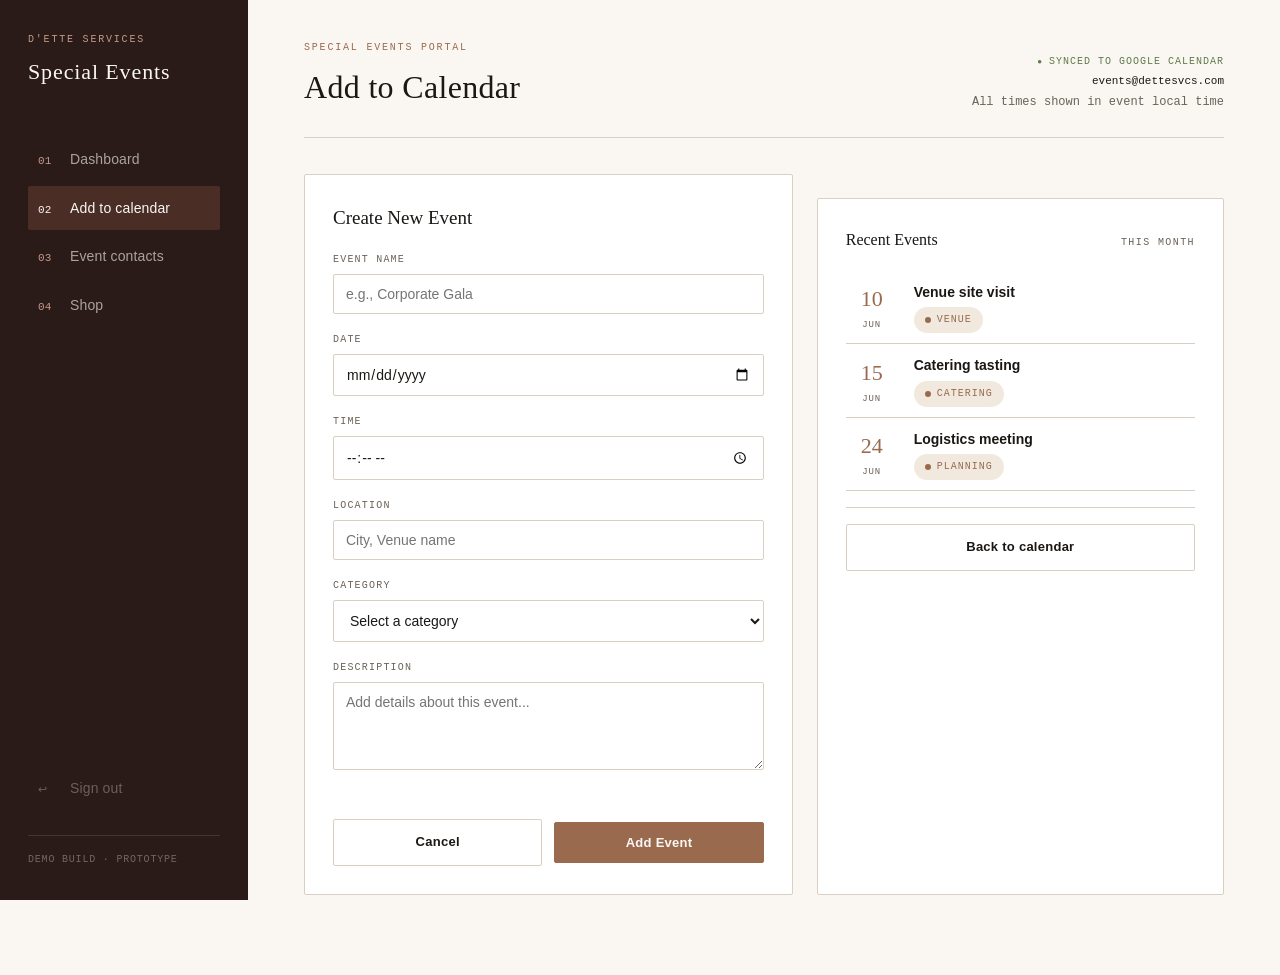
==== add-event.html @ 4ae94637 "Create special events portal with dashboard and supporting pages" ====
<!DOCTYPE html>
<html lang="en">
<head>
<meta charset="UTF-8">
<meta name="viewport" content="width=device-width, initial-scale=1.0">
<title>Add Event — Special Events Portal — D'Ette Services</title>
<link rel="stylesheet" href="css/style.css">
<style>
  .sidebar { background: #2A1A18; }
  .sidebar__brand .wordmark { font-size: 22px; }
  .sidebar__brand .eyebrow { color: #C49A8A; }
  .sidebar__nav a .num { color: #C49A8A; }
  .sidebar__nav a.active { background: rgba(168,105,79,0.25); }
</style>
</head>
<body data-page="add-event.html">

<div class="app">
  <aside class="sidebar" id="sidebar-mount"></aside>

  <main class="main">

    <div class="topbar">
      <div class="topbar__title">
        <span class="eyebrow">Special Events Portal</span>
        <h1>Add to Calendar</h1>
      </div>
      <div class="topbar__meta">
        <span class="sync-badge">Synced to Google Calendar</span><br>
        <strong>events@dettesvcs.com</strong><br>
        <span class="small muted">All times shown in event local time</span>
      </div>
    </div>

    <div class="grid-2" style="grid-template-columns: 1.2fr 1fr;">
      <div class="panel">
        <div class="panel__head">
          <h2>Create New Event</h2>
        </div>

        <form onsubmit="event.preventDefault(); showToast('Event added to calendar'); setTimeout(() => { document.querySelectorAll('input, select, textarea').forEach(el => el.value = ''); }, 500); return false;">
          <label for="event-name">Event Name</label>
          <input type="text" id="event-name" placeholder="e.g., Corporate Gala" required>

          <label for="event-date">Date</label>
          <input type="date" id="event-date" required>

          <label for="event-time">Time</label>
          <input type="time" id="event-time" required>

          <label for="event-location">Location</label>
          <input type="text" id="event-location" placeholder="City, Venue name" required>

          <label for="event-category">Category</label>
          <select id="event-category" required>
            <option value="">Select a category</option>
            <option value="venue">Venue</option>
            <option value="catering">Catering</option>
            <option value="planning">Planning</option>
            <option value="coordination">Coordination</option>
            <option value="other">Other</option>
          </select>

          <label for="event-description">Description</label>
          <textarea id="event-description" placeholder="Add details about this event..." rows="4"></textarea>

          <div class="flex-between" style="gap: 12px; margin-top: 24px;">
            <a href="dashboard.html" class="btn btn--ghost" style="flex:1;">Cancel</a>
            <button type="submit" class="btn btn--accent" style="flex:1;">Add Event</button>
          </div>
        </form>
      </div>

      <div class="panel">
        <div class="panel__head">
          <h2 style="font-size:16px;">Recent Events</h2>
          <span class="tag">This month</span>
        </div>

        <div class="event-row" style="padding: 10px 0;">
          <div class="event-row__date">10<span>JUN</span></div>
          <div class="event-row__body">
            <h3>Venue site visit</h3>
            <p><span class="chip chip--special">Venue</span></p>
          </div>
        </div>

        <div class="event-row" style="padding: 10px 0;">
          <div class="event-row__date">15<span>JUN</span></div>
          <div class="event-row__body">
            <h3>Catering tasting</h3>
            <p><span class="chip chip--special">Catering</span></p>
          </div>
        </div>

        <div class="event-row" style="padding: 10px 0;">
          <div class="event-row__date">24<span>JUN</span></div>
          <div class="event-row__body">
            <h3>Logistics meeting</h3>
            <p><span class="chip chip--special">Planning</span></p>
          </div>
        </div>

        <hr class="hr" style="margin: 16px 0;">
        <a href="dashboard.html" class="btn btn--ghost" style="width:100%;">Back to calendar</a>
      </div>
    </div>

  </main>
</div>

<script src="js/app.js"></script>

</body>
</html>
---- css/style.css ----
/* ============================================================
   DETTE SERVICES — PORTAL DEMO
   Brand tokens + shared layout shell
   ============================================================ */

@font-face {
  font-family: "Gloock";
  src: url("../assets/fonts/Gloock-Regular.ttf") format("truetype");
  font-weight: 400;
  font-display: swap;
}
@font-face {
  font-family: "Italiana";
  src: url("../assets/fonts/Italiana-Regular.ttf") format("truetype");
  font-weight: 400;
  font-display: swap;
}
@font-face {
  font-family: "Instrument Sans";
  src: url("../assets/fonts/InstrumentSans-Regular.ttf") format("truetype");
  font-weight: 400;
  font-display: swap;
}
@font-face {
  font-family: "Instrument Sans";
  src: url("../assets/fonts/InstrumentSans-Bold.ttf") format("truetype");
  font-weight: 700;
  font-display: swap;
}
@font-face {
  font-family: "Instrument Sans";
  src: url("../assets/fonts/InstrumentSans-Italic.ttf") format("truetype");
  font-weight: 400;
  font-style: italic;
  font-display: swap;
}
@font-face {
  font-family: "Geist Mono";
  src: url("../assets/fonts/GeistMono-Regular.ttf") format("truetype");
  font-weight: 400;
  font-display: swap;
}

:root {
  /* ---- Palette ---- */
  --ink:        #1A1714;
  --ivory:      #FAF7F2;
  --accent:     #9A6A4F;   /* warm terracotta-taupe */
  --accent-soft:#F1E9DE;   /* tint panels */
  --hairline:   #D9CFC2;
  --mute:       #6B6258;
  --paper:      #FFFFFF;
  --rose:       #F3E7E2;   /* wedding category */
  --sage:       #E8ECE3;   /* real estate category */
  --sand:       #F1E9DE;   /* special event category */

  /* ---- Type ---- */
  --font-display: "Gloock", Georgia, serif;
  --font-accent:  "Italiana", Georgia, serif;
  --font-body:    "Instrument Sans", -apple-system, sans-serif;
  --font-mono:    "Geist Mono", "Courier New", monospace;

  /* ---- Spacing / layout ---- */
  --sidebar-w: 248px;
  --radius: 2px;
  --gap: 24px;
}

* { box-sizing: border-box; }

html, body {
  margin: 0;
  padding: 0;
  background: var(--ivory);
  color: var(--ink);
  font-family: var(--font-body);
  font-size: 15px;
  line-height: 1.6;
  -webkit-font-smoothing: antialiased;
}

a { color: inherit; text-decoration: none; }

/* ============================================================
   APP SHELL
   ============================================================ */

.app {
  display: flex;
  min-height: 100vh;
}

/* ---- Sidebar ---- */

.sidebar {
  width: var(--sidebar-w);
  flex-shrink: 0;
  background: var(--ink);
  color: var(--ivory);
  display: flex;
  flex-direction: column;
  padding: 32px 28px;
  position: sticky;
  top: 0;
  height: 100vh;
}

.sidebar__brand {
  margin-bottom: 48px;
}

.sidebar__brand .eyebrow {
  font-family: var(--font-mono);
  font-size: 10px;
  letter-spacing: 0.18em;
  color: var(--accent);
  text-transform: uppercase;
  display: block;
  margin-bottom: 6px;
}

.sidebar__brand .wordmark {
  font-family: var(--font-accent);
  font-size: 28px;
  letter-spacing: 0.04em;
  color: var(--ivory);
}

.sidebar__nav {
  display: flex;
  flex-direction: column;
  gap: 4px;
  flex: 1;
}

.sidebar__nav a {
  display: flex;
  align-items: baseline;
  gap: 14px;
  padding: 11px 10px;
  border-radius: var(--radius);
  color: rgba(250,247,242,0.62);
  font-size: 14px;
  letter-spacing: 0.01em;
  transition: background 0.15s ease, color 0.15s ease;
}

.sidebar__nav a .num {
  font-family: var(--font-mono);
  font-size: 11px;
  color: var(--accent);
  min-width: 18px;
}

.sidebar__nav a:hover {
  background: rgba(250,247,242,0.06);
  color: var(--ivory);
}

.sidebar__nav a.active {
  background: rgba(154,106,79,0.22);
  color: var(--ivory);
}

.sidebar__nav a.active .num {
  color: var(--ivory);
}

.sidebar__foot {
  font-family: var(--font-mono);
  font-size: 10px;
  letter-spacing: 0.08em;
  color: rgba(250,247,242,0.35);
  border-top: 1px solid rgba(250,247,242,0.12);
  padding-top: 16px;
  margin-top: 24px;
  text-transform: uppercase;
}

/* ---- Main panel ---- */

.main {
  flex: 1;
  padding: 40px 56px 80px;
  max-width: 1100px;
}

.topbar {
  display: flex;
  justify-content: space-between;
  align-items: flex-end;
  margin-bottom: 36px;
  padding-bottom: 24px;
  border-bottom: 1px solid var(--hairline);
}

.topbar__title .eyebrow {
  font-family: var(--font-mono);
  font-size: 10px;
  letter-spacing: 0.18em;
  color: var(--accent);
  text-transform: uppercase;
  display: block;
  margin-bottom: 6px;
}

.topbar__title h1 {
  font-family: var(--font-display);
  font-size: 32px;
  font-weight: 400;
  margin: 0;
  letter-spacing: 0.01em;
}

.topbar__meta {
  font-family: var(--font-mono);
  font-size: 11px;
  color: var(--mute);
  text-align: right;
  line-height: 1.8;
}

.topbar__meta strong {
  color: var(--ink);
  font-weight: 400;
}

/* ============================================================
   COMPONENTS
   ============================================================ */

/* ---- Cards / panels ---- */

.panel {
  background: var(--paper);
  border: 1px solid var(--hairline);
  border-radius: var(--radius);
  padding: 28px;
}

.panel + .panel { margin-top: var(--gap); }

.panel__head {
  display: flex;
  justify-content: space-between;
  align-items: baseline;
  margin-bottom: 18px;
}

.panel__head h2 {
  font-family: var(--font-display);
  font-size: 19px;
  font-weight: 400;
  margin: 0;
}

.panel__head .tag {
  font-family: var(--font-mono);
  font-size: 10px;
  letter-spacing: 0.14em;
  color: var(--mute);
  text-transform: uppercase;
}

/* ---- Grid layouts ---- */

.grid-2 {
  display: grid;
  grid-template-columns: 1.4fr 1fr;
  gap: var(--gap);
}

.grid-3 {
  display: grid;
  grid-template-columns: repeat(3, 1fr);
  gap: var(--gap);
}

@media (max-width: 920px) {
  .grid-2, .grid-3 { grid-template-columns: 1fr; }
}

/* ---- Category chips ---- */

.chip {
  display: inline-flex;
  align-items: center;
  gap: 6px;
  font-family: var(--font-mono);
  font-size: 10px;
  letter-spacing: 0.1em;
  text-transform: uppercase;
  padding: 4px 10px;
  border-radius: 999px;
  border: 1px solid var(--hairline);
}

.chip::before {
  content: "";
  width: 6px;
  height: 6px;
  border-radius: 50%;
  background: currentColor;
}

.chip--wedding   { background: var(--rose);  color: #A8694F; border-color: transparent; }
.chip--realestate{ background: var(--sage);  color: #5E7A4A; border-color: transparent; }
.chip--special   { background: var(--sand);  color: var(--accent); border-color: transparent; }

/* ---- Buttons ---- */

.btn {
  display: inline-flex;
  align-items: center;
  justify-content: center;
  gap: 8px;
  font-family: var(--font-body);
  font-size: 13px;
  font-weight: 700;
  letter-spacing: 0.02em;
  padding: 12px 22px;
  border-radius: var(--radius);
  border: 1px solid var(--ink);
  background: var(--ink);
  color: var(--ivory);
  cursor: pointer;
  transition: opacity 0.15s ease, transform 0.05s ease;
}

.btn:hover { opacity: 0.85; }
.btn:active { transform: translateY(1px); }

.btn--ghost {
  background: transparent;
  color: var(--ink);
  border: 1px solid var(--hairline);
}

.btn--ghost:hover {
  border-color: var(--ink);
  opacity: 1;
}

.btn--accent {
  background: var(--accent);
  border-color: var(--accent);
}

/* ---- Forms ---- */

label {
  display: block;
  font-family: var(--font-mono);
  font-size: 10px;
  letter-spacing: 0.12em;
  text-transform: uppercase;
  color: var(--mute);
  margin-bottom: 6px;
}

input[type="text"],
input[type="email"],
input[type="password"],
input[type="date"],
input[type="time"],
select,
textarea {
  width: 100%;
  font-family: var(--font-body);
  font-size: 14px;
  padding: 11px 12px;
  border: 1px solid var(--hairline);
  border-radius: var(--radius);
  background: var(--paper);
  color: var(--ink);
  margin-bottom: 18px;
}

input:focus, select:focus, textarea:focus {
  outline: 2px solid var(--accent);
  outline-offset: 1px;
  border-color: var(--accent);
}

.field-row {
  display: grid;
  grid-template-columns: 1fr 1fr;
  gap: 16px;
}

@media (max-width: 600px) {
  .field-row { grid-template-columns: 1fr; }
}

/* ---- Hairline / divider ---- */

.hr {
  border: none;
  border-top: 1px solid var(--hairline);
  margin: 24px 0;
}

/* ---- Calendar mini grid ---- */

.cal-grid {
  display: grid;
  grid-template-columns: repeat(7, 1fr);
  gap: 6px;
}

.cal-grid .dow {
  font-family: var(--font-mono);
  font-size: 9px;
  letter-spacing: 0.1em;
  color: var(--mute);
  text-align: center;
  text-transform: uppercase;
  padding-bottom: 6px;
}

.cal-grid .day {
  aspect-ratio: 1;
  border: 1px solid var(--hairline);
  border-radius: var(--radius);
  font-family: var(--font-mono);
  font-size: 11px;
  color: var(--mute);
  padding: 6px;
  position: relative;
  background: var(--paper);
}

.cal-grid .day.empty {
  border-color: transparent;
  background: transparent;
}

.cal-grid .day .dot {
  position: absolute;
  bottom: 6px;
  right: 6px;
  width: 6px;
  height: 6px;
  border-radius: 50%;
}

.cal-grid .day.today {
  border-color: var(--accent);
  color: var(--ink);
  font-weight: 700;
}

/* ---- Event list ---- */

.event-row {
  display: flex;
  align-items: center;
  gap: 16px;
  padding: 14px 0;
  border-bottom: 1px solid var(--hairline);
}

.event-row:last-child { border-bottom: none; }

.event-row__date {
  font-family: var(--font-display);
  font-size: 22px;
  width: 52px;
  text-align: center;
  flex-shrink: 0;
  color: var(--accent);
}

.event-row__date span {
  display: block;
  font-family: var(--font-mono);
  font-size: 9px;
  letter-spacing: 0.1em;
  color: var(--mute);
  margin-top: 2px;
}

.event-row__body { flex: 1; }

.event-row__body h3 {
  font-family: var(--font-body);
  font-size: 14px;
  font-weight: 700;
  margin: 0 0 4px;
}

.event-row__body p {
  margin: 0;
  font-size: 12.5px;
  color: var(--mute);
}

/* ---- Sync indicator ---- */

.sync-badge {
  display: inline-flex;
  align-items: center;
  gap: 6px;
  font-family: var(--font-mono);
  font-size: 10px;
  letter-spacing: 0.1em;
  text-transform: uppercase;
  color: #5E7A4A;
}

.sync-badge::before {
  content: "●";
  font-size: 8px;
}

/* ---- Toast (mock confirmation) ---- */

.toast {
  position: fixed;
  bottom: 28px;
  right: 28px;
  background: var(--ink);
  color: var(--ivory);
  padding: 16px 22px;
  border-radius: var(--radius);
  font-size: 13px;
  display: flex;
  align-items: center;
  gap: 12px;
  box-shadow: 0 8px 24px rgba(0,0,0,0.18);
  transform: translateY(120%);
  opacity: 0;
  transition: transform 0.35s ease, opacity 0.35s ease;
  z-index: 100;
  max-width: 340px;
}

.toast.show {
  transform: translateY(0);
  opacity: 1;
}

.toast .dot {
  width: 8px;
  height: 8px;
  border-radius: 50%;
  background: var(--accent);
  flex-shrink: 0;
}

/* ---- Address book ---- */

.contact-card {
  border: 1px solid var(--hairline);
  border-radius: var(--radius);
  padding: 18px;
  background: var(--paper);
}

.contact-card .role {
  font-family: var(--font-mono);
  font-size: 9px;
  letter-spacing: 0.14em;
  text-transform: uppercase;
  color: var(--accent);
  display: block;
  margin-bottom: 6px;
}

.contact-card h3 {
  font-family: var(--font-body);
  font-size: 15px;
  font-weight: 700;
  margin: 0 0 4px;
}

.contact-card p {
  margin: 2px 0;
  font-size: 13px;
  color: var(--mute);
}

.contact-card.editable {
  border-style: dashed;
}

/* ---- Product / merch cards ---- */

.product-card {
  border: 1px solid var(--hairline);
  border-radius: var(--radius);
  background: var(--paper);
  overflow: hidden;
}

.product-card__media {
  aspect-ratio: 4/3;
  background: var(--accent-soft);
  display: flex;
  align-items: center;
  justify-content: center;
  font-family: var(--font-accent);
  font-size: 15px;
  color: var(--accent);
  letter-spacing: 0.05em;
}

.product-card__body { padding: 16px; }

.product-card__body h3 {
  font-family: var(--font-body);
  font-size: 14px;
  font-weight: 700;
  margin: 0 0 4px;
}

.product-card__body p {
  margin: 0 0 12px;
  font-size: 12.5px;
  color: var(--mute);
}

.product-card__price {
  font-family: var(--font-mono);
  font-size: 13px;
  color: var(--ink);
}

/* ---- Auth (login/register) page ---- */

.auth-page {
  min-height: 100vh;
  display: flex;
}

.auth-aside {
  flex: 1.1;
  background: var(--ink);
  color: var(--ivory);
  padding: 64px;
  display: flex;
  flex-direction: column;
  justify-content: space-between;
  position: relative;
  overflow: hidden;
}

.auth-aside .eyebrow {
  font-family: var(--font-mono);
  font-size: 10px;
  letter-spacing: 0.2em;
  color: var(--accent);
  text-transform: uppercase;
}

.auth-aside .wordmark {
  font-family: var(--font-accent);
  font-size: 56px;
  letter-spacing: 0.05em;
  margin: 18px 0;
}

.auth-aside .tagline {
  font-family: var(--font-display);
  font-size: 22px;
  font-weight: 400;
  line-height: 1.5;
  max-width: 380px;
  color: rgba(250,247,242,0.85);
}

.auth-aside .foot {
  font-family: var(--font-mono);
  font-size: 10px;
  letter-spacing: 0.1em;
  color: rgba(250,247,242,0.4);
  text-transform: uppercase;
}

.auth-main {
  flex: 1;
  display: flex;
  align-items: center;
  justify-content: center;
  padding: 40px;
}

.auth-form {
  width: 100%;
  max-width: 380px;
}

.auth-form .eyebrow {
  font-family: var(--font-mono);
  font-size: 10px;
  letter-spacing: 0.18em;
  color: var(--accent);
  text-transform: uppercase;
  display: block;
  margin-bottom: 8px;
}

.auth-form h1 {
  font-family: var(--font-display);
  font-size: 30px;
  font-weight: 400;
  margin: 0 0 8px;
}

.auth-form .sub {
  color: var(--mute);
  font-size: 13.5px;
  margin-bottom: 32px;
}

.auth-toggle {
  display: flex;
  gap: 24px;
  margin-bottom: 28px;
  border-bottom: 1px solid var(--hairline);
}

.auth-toggle a {
  font-family: var(--font-mono);
  font-size: 11px;
  letter-spacing: 0.12em;
  text-transform: uppercase;
  padding-bottom: 10px;
  color: var(--mute);
  border-bottom: 2px solid transparent;
  margin-bottom: -1px;
}

.auth-toggle a.active {
  color: var(--ink);
  border-bottom-color: var(--accent);
}

@media (max-width: 880px) {
  .auth-aside { display: none; }
}

/* ---- Special Events portal theme ---- */

.special-events-theme .sidebar { background: #2A1A18; }
.special-events-theme .sidebar__brand .wordmark { font-size: 22px; }
.special-events-theme .sidebar__brand .eyebrow { color: #C49A8A; }
.special-events-theme .sidebar__nav a .num { color: #C49A8A; }
.special-events-theme .sidebar__nav a.active { background: rgba(168,105,79,0.25); }

.special-events-badge {
  display: inline-flex;
  align-items: center;
  gap: 8px;
  font-family: var(--font-mono);
  font-size: 10px;
  letter-spacing: 0.14em;
  text-transform: uppercase;
  color: var(--accent);
  background: var(--sand);
  padding: 5px 12px;
  border-radius: 999px;
}

.special-events-badge::before {
  content: "✦";
  font-size: 10px;
}

.tz-preview {
  background: var(--sand);
  border: 1px solid var(--hairline);
  border-radius: var(--radius);
  padding: 12px 14px;
  font-family: var(--font-mono);
  font-size: 11px;
  color: var(--mute);
  margin-bottom: 18px;
  line-height: 1.8;
}

.tz-preview strong { color: var(--ink); }

/* ---- Utility ---- */

.muted { color: var(--mute); }
.small { font-size: 12px; }
.mt-0 { margin-top: 0; }
.mb-0 { margin-bottom: 0; }
.flex-between {
  display: flex;
  justify-content: space-between;
  align-items: center;
}
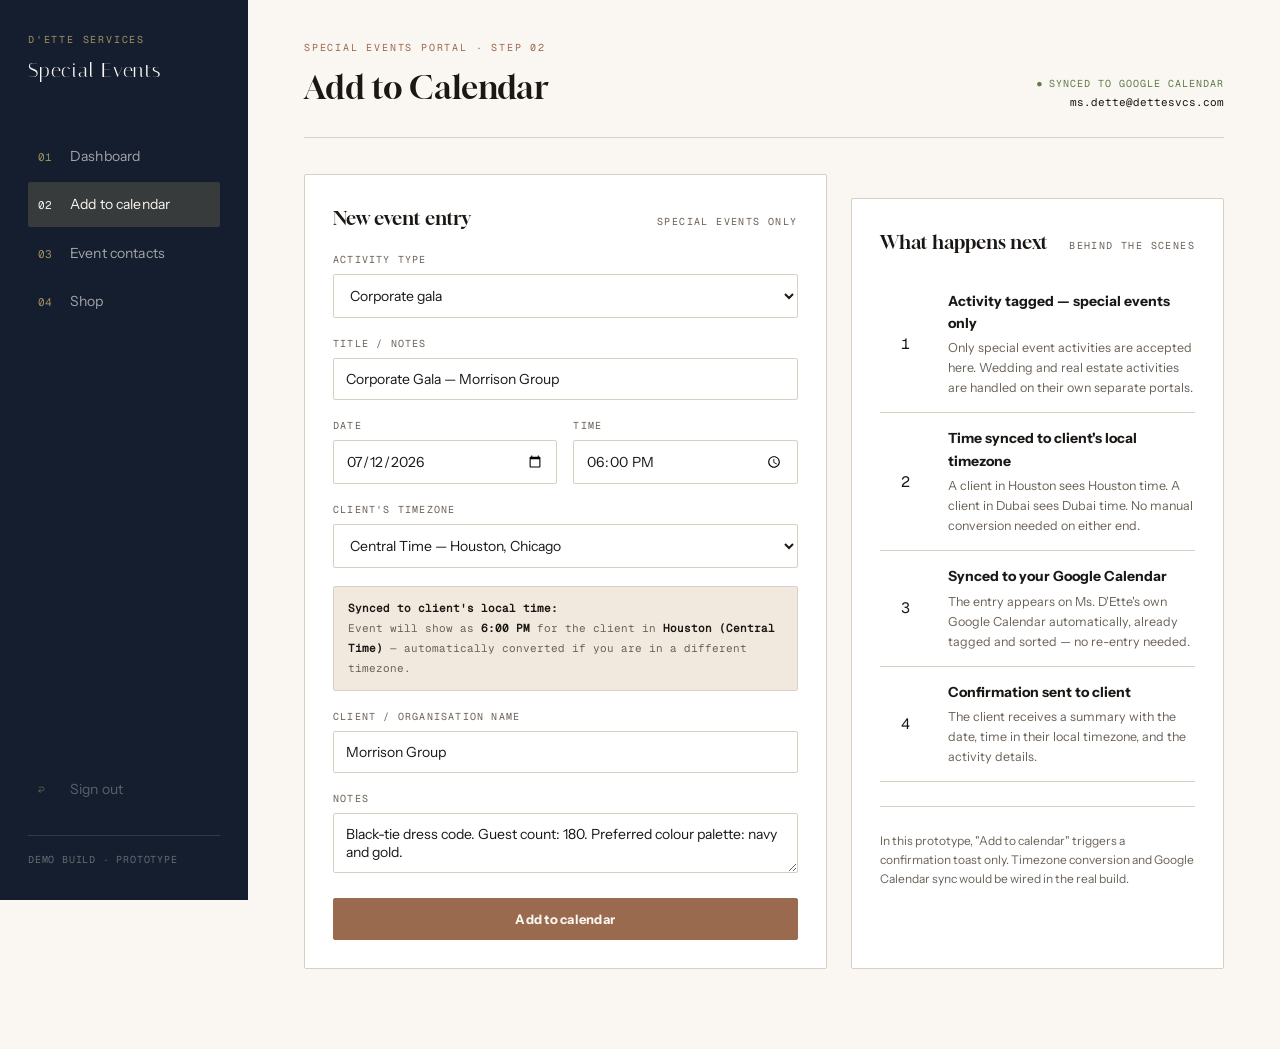
==== commit d235daae: "Add special events portal — all five pages, shared CSS and JS, bundled fonts" ====
--- a/add-event.html
+++ b/add-event.html
@@ -3,14 +3,14 @@
 <head>
 <meta charset="UTF-8">
 <meta name="viewport" content="width=device-width, initial-scale=1.0">
-<title>Add Event — Special Events Portal — D'Ette Services</title>
+<title>Add to Calendar — Special Events Portal</title>
 <link rel="stylesheet" href="css/style.css">
 <style>
-  .sidebar { background: #2A1A18; }
-  .sidebar__brand .wordmark { font-size: 22px; }
-  .sidebar__brand .eyebrow { color: #C49A8A; }
-  .sidebar__nav a .num { color: #C49A8A; }
-  .sidebar__nav a.active { background: rgba(168,105,79,0.25); }
+  .sidebar { background: #141E2E; }
+  .sidebar__brand .wordmark { font-size: 20px; }
+  .sidebar__brand .eyebrow { color: #A09060; }
+  .sidebar__nav a .num { color: #A09060; }
+  .sidebar__nav a.active { background: rgba(160,144,96,0.25); }
 </style>
 </head>
 <body data-page="add-event.html">
@@ -22,94 +22,194 @@
 
     <div class="topbar">
       <div class="topbar__title">
-        <span class="eyebrow">Special Events Portal</span>
+        <span class="eyebrow">Special Events Portal · Step 02</span>
         <h1>Add to Calendar</h1>
       </div>
       <div class="topbar__meta">
         <span class="sync-badge">Synced to Google Calendar</span><br>
-        <strong>events@dettesvcs.com</strong><br>
-        <span class="small muted">All times shown in event local time</span>
+        <strong>ms.dette@dettesvcs.com</strong>
       </div>
     </div>
 
-    <div class="grid-2" style="grid-template-columns: 1.2fr 1fr;">
+    <div class="grid-2">
+
       <div class="panel">
         <div class="panel__head">
-          <h2>Create New Event</h2>
-        </div>
-
-        <form onsubmit="event.preventDefault(); showToast('Event added to calendar'); setTimeout(() => { document.querySelectorAll('input, select, textarea').forEach(el => el.value = ''); }, 500); return false;">
-          <label for="event-name">Event Name</label>
-          <input type="text" id="event-name" placeholder="e.g., Corporate Gala" required>
-
-          <label for="event-date">Date</label>
-          <input type="date" id="event-date" required>
-
-          <label for="event-time">Time</label>
-          <input type="time" id="event-time" required>
-
-          <label for="event-location">Location</label>
-          <input type="text" id="event-location" placeholder="City, Venue name" required>
-
-          <label for="event-category">Category</label>
-          <select id="event-category" required>
-            <option value="">Select a category</option>
-            <option value="venue">Venue</option>
-            <option value="catering">Catering</option>
-            <option value="planning">Planning</option>
-            <option value="coordination">Coordination</option>
-            <option value="other">Other</option>
+          <h2>New event entry</h2>
+          <span class="tag">Special events only</span>
+        </div>
+
+        <form onsubmit="return false;">
+
+          <label for="ev-category">Activity type</label>
+          <select id="ev-category">
+            <option>Corporate gala</option>
+            <option>Birthday celebration</option>
+            <option>Anniversary party</option>
+            <option>Graduation party</option>
+            <option>Holiday party</option>
+            <option>Fundraiser / charity event</option>
+            <option>Product launch</option>
+            <option>Award ceremony</option>
+            <option>Retirement party</option>
+            <option>Baby shower</option>
+            <option>Bridal shower</option>
+            <option>Rehearsal dinner</option>
+            <option>Venue walkthrough</option>
+            <option>Catering tasting</option>
+            <option>Décor consultation</option>
+            <option>Entertainment / DJ meeting</option>
+            <option>Photography session</option>
+            <option>Other special event</option>
           </select>
 
-          <label for="event-description">Description</label>
-          <textarea id="event-description" placeholder="Add details about this event..." rows="4"></textarea>
-
-          <div class="flex-between" style="gap: 12px; margin-top: 24px;">
-            <a href="dashboard.html" class="btn btn--ghost" style="flex:1;">Cancel</a>
-            <button type="submit" class="btn btn--accent" style="flex:1;">Add Event</button>
-          </div>
+          <label for="ev-title">Title / notes</label>
+          <input type="text" id="ev-title" placeholder="e.g. Corporate Gala — Morrison Group"
+                 value="Corporate Gala — Morrison Group">
+
+          <div class="field-row">
+            <div>
+              <label for="ev-date">Date</label>
+              <input type="date" id="ev-date" value="2026-07-12">
+            </div>
+            <div>
+              <label for="ev-time">Time</label>
+              <input type="time" id="ev-time" value="18:00">
+            </div>
+          </div>
+
+          <label for="ev-tz">Client's timezone</label>
+          <select id="ev-tz" onchange="updateTzPreview()">
+            <option value="America/Chicago">Central Time — Houston, Chicago</option>
+            <option value="America/New_York">Eastern Time — New York, Miami</option>
+            <option value="America/Denver">Mountain Time — Denver, Phoenix</option>
+            <option value="America/Los_Angeles">Pacific Time — Los Angeles, Seattle</option>
+            <option value="Europe/London">London (GMT/BST)</option>
+            <option value="Europe/Paris">Paris / Rome / Madrid (CET)</option>
+            <option value="Asia/Dubai">Dubai (GST)</option>
+            <option value="Asia/Riyadh">Riyadh (AST)</option>
+            <option value="Asia/Kolkata">Mumbai / Delhi (IST)</option>
+            <option value="Asia/Tokyo">Tokyo (JST)</option>
+            <option value="Australia/Sydney">Sydney (AEST)</option>
+          </select>
+
+          <div class="tz-preview" id="tz-preview">
+            <strong>Synced to client's local time:</strong><br>
+            Event will show as <strong>6:00 PM</strong> for the client in
+            <strong>Houston (Central Time)</strong> —
+            automatically converted if you are in a different timezone.
+          </div>
+
+          <label for="ev-client">Client / organisation name</label>
+          <input type="text" id="ev-client" placeholder="e.g. Morrison Group"
+                 value="Morrison Group">
+
+          <label for="ev-notes">Notes</label>
+          <textarea id="ev-notes" rows="2"
+                    placeholder="Anything the team should know">Black-tie dress code. Guest count: 180. Preferred colour palette: navy and gold.</textarea>
+
+          <button type="button" class="btn btn--accent" style="width:100%;"
+                  onclick="submitEvent()">
+            Add to calendar
+          </button>
+
         </form>
       </div>
 
       <div class="panel">
         <div class="panel__head">
-          <h2 style="font-size:16px;">Recent Events</h2>
-          <span class="tag">This month</span>
-        </div>
-
-        <div class="event-row" style="padding: 10px 0;">
-          <div class="event-row__date">10<span>JUN</span></div>
-          <div class="event-row__body">
-            <h3>Venue site visit</h3>
-            <p><span class="chip chip--special">Venue</span></p>
-          </div>
-        </div>
-
-        <div class="event-row" style="padding: 10px 0;">
-          <div class="event-row__date">15<span>JUN</span></div>
-          <div class="event-row__body">
-            <h3>Catering tasting</h3>
-            <p><span class="chip chip--special">Catering</span></p>
-          </div>
-        </div>
-
-        <div class="event-row" style="padding: 10px 0;">
-          <div class="event-row__date">24<span>JUN</span></div>
-          <div class="event-row__body">
-            <h3>Logistics meeting</h3>
-            <p><span class="chip chip--special">Planning</span></p>
-          </div>
-        </div>
-
-        <hr class="hr" style="margin: 16px 0;">
-        <a href="dashboard.html" class="btn btn--ghost" style="width:100%;">Back to calendar</a>
-      </div>
+          <h2>What happens next</h2>
+          <span class="tag">Behind the scenes</span>
+        </div>
+
+        <div class="event-row">
+          <div class="event-row__date"
+               style="font-size:15px;font-family:var(--font-mono);color:var(--ink);">1</div>
+          <div class="event-row__body">
+            <h3>Activity tagged — special events only</h3>
+            <p>Only special event activities are accepted here. Wedding and real estate
+               activities are handled on their own separate portals.</p>
+          </div>
+        </div>
+
+        <div class="event-row">
+          <div class="event-row__date"
+               style="font-size:15px;font-family:var(--font-mono);color:var(--ink);">2</div>
+          <div class="event-row__body">
+            <h3>Time synced to client's local timezone</h3>
+            <p>A client in Houston sees Houston time. A client in Dubai sees Dubai time.
+               No manual conversion needed on either end.</p>
+          </div>
+        </div>
+
+        <div class="event-row">
+          <div class="event-row__date"
+               style="font-size:15px;font-family:var(--font-mono);color:var(--ink);">3</div>
+          <div class="event-row__body">
+            <h3>Synced to your Google Calendar</h3>
+            <p>The entry appears on Ms. D'Ette's own Google Calendar automatically,
+               already tagged and sorted — no re-entry needed.</p>
+          </div>
+        </div>
+
+        <div class="event-row">
+          <div class="event-row__date"
+               style="font-size:15px;font-family:var(--font-mono);color:var(--ink);">4</div>
+          <div class="event-row__body">
+            <h3>Confirmation sent to client</h3>
+            <p>The client receives a summary with the date, time in their local timezone,
+               and the activity details.</p>
+          </div>
+        </div>
+
+        <hr class="hr">
+        <p class="small muted">
+          In this prototype, "Add to calendar" triggers a confirmation toast only.
+          Timezone conversion and Google Calendar sync would be wired in the real build.
+        </p>
+      </div>
+
     </div>
-
   </main>
 </div>
 
 <script src="js/app.js"></script>
+<script>
+const TZ_LABELS = {
+  "America/Chicago":     "Houston / Chicago (Central Time)",
+  "America/New_York":    "New York (Eastern Time)",
+  "America/Denver":      "Denver (Mountain Time)",
+  "America/Los_Angeles": "Los Angeles (Pacific Time)",
+  "Europe/London":       "London (GMT/BST)",
+  "Europe/Paris":        "Paris / Rome (CET)",
+  "Asia/Dubai":          "Dubai (GST)",
+  "Asia/Riyadh":         "Riyadh (AST)",
+  "Asia/Kolkata":        "Mumbai / Delhi (IST)",
+  "Asia/Tokyo":          "Tokyo (JST)",
+  "Australia/Sydney":    "Sydney (AEST)",
+};
+
+function updateTzPreview() {
+  const tz   = document.getElementById("ev-tz").value;
+  const time = document.getElementById("ev-time").value || "18:00";
+  const [h, m] = time.split(":").map(Number);
+  const ampm = h >= 12 ? "PM" : "AM";
+  const h12  = h % 12 === 0 ? 12 : h % 12;
+  const timeStr = `${h12}:${String(m).padStart(2,"0")} ${ampm}`;
+  document.getElementById("tz-preview").innerHTML =
+    `<strong>Synced to client's local time:</strong><br>
+     Event will show as <strong>${timeStr}</strong> for the client in
+     <strong>${TZ_LABELS[tz] || tz}</strong> —
+     automatically converted if you are in a different timezone.`;
+}
+
+function submitEvent() {
+  const cat    = document.getElementById("ev-category").value;
+  const client = document.getElementById("ev-client").value || "the client";
+  const tz     = TZ_LABELS[document.getElementById("ev-tz").value] || "";
+  showToast(`"${cat}" added for ${client} · synced to ${tz}`);
+}
+</script>
 
 </body>
 </html>
--- a/css/style.css
+++ b/css/style.css
@@ -1,5 +1,5 @@
 /* ============================================================
-   DETTE SERVICES — PORTAL DEMO
+   DETTE SERVICES — SPECIAL EVENTS PORTAL DEMO
    Brand tokens + shared layout shell
    ============================================================ */
 
@@ -742,13 +742,13 @@
 
 /* ---- Special Events portal theme ---- */
 
-.special-events-theme .sidebar { background: #2A1A18; }
-.special-events-theme .sidebar__brand .wordmark { font-size: 22px; }
-.special-events-theme .sidebar__brand .eyebrow { color: #C49A8A; }
-.special-events-theme .sidebar__nav a .num { color: #C49A8A; }
-.special-events-theme .sidebar__nav a.active { background: rgba(168,105,79,0.25); }
-
-.special-events-badge {
+.se-theme .sidebar { background: #141E2E; }
+.se-theme .sidebar__brand .wordmark { font-size: 20px; }
+.se-theme .sidebar__brand .eyebrow { color: #A09060; }
+.se-theme .sidebar__nav a .num { color: #A09060; }
+.se-theme .sidebar__nav a.active { background: rgba(160,144,96,0.25); }
+
+.se-badge {
   display: inline-flex;
   align-items: center;
   gap: 8px;
@@ -762,8 +762,8 @@
   border-radius: 999px;
 }
 
-.special-events-badge::before {
-  content: "✦";
+.se-badge::before {
+  content: "★";
   font-size: 10px;
 }
 
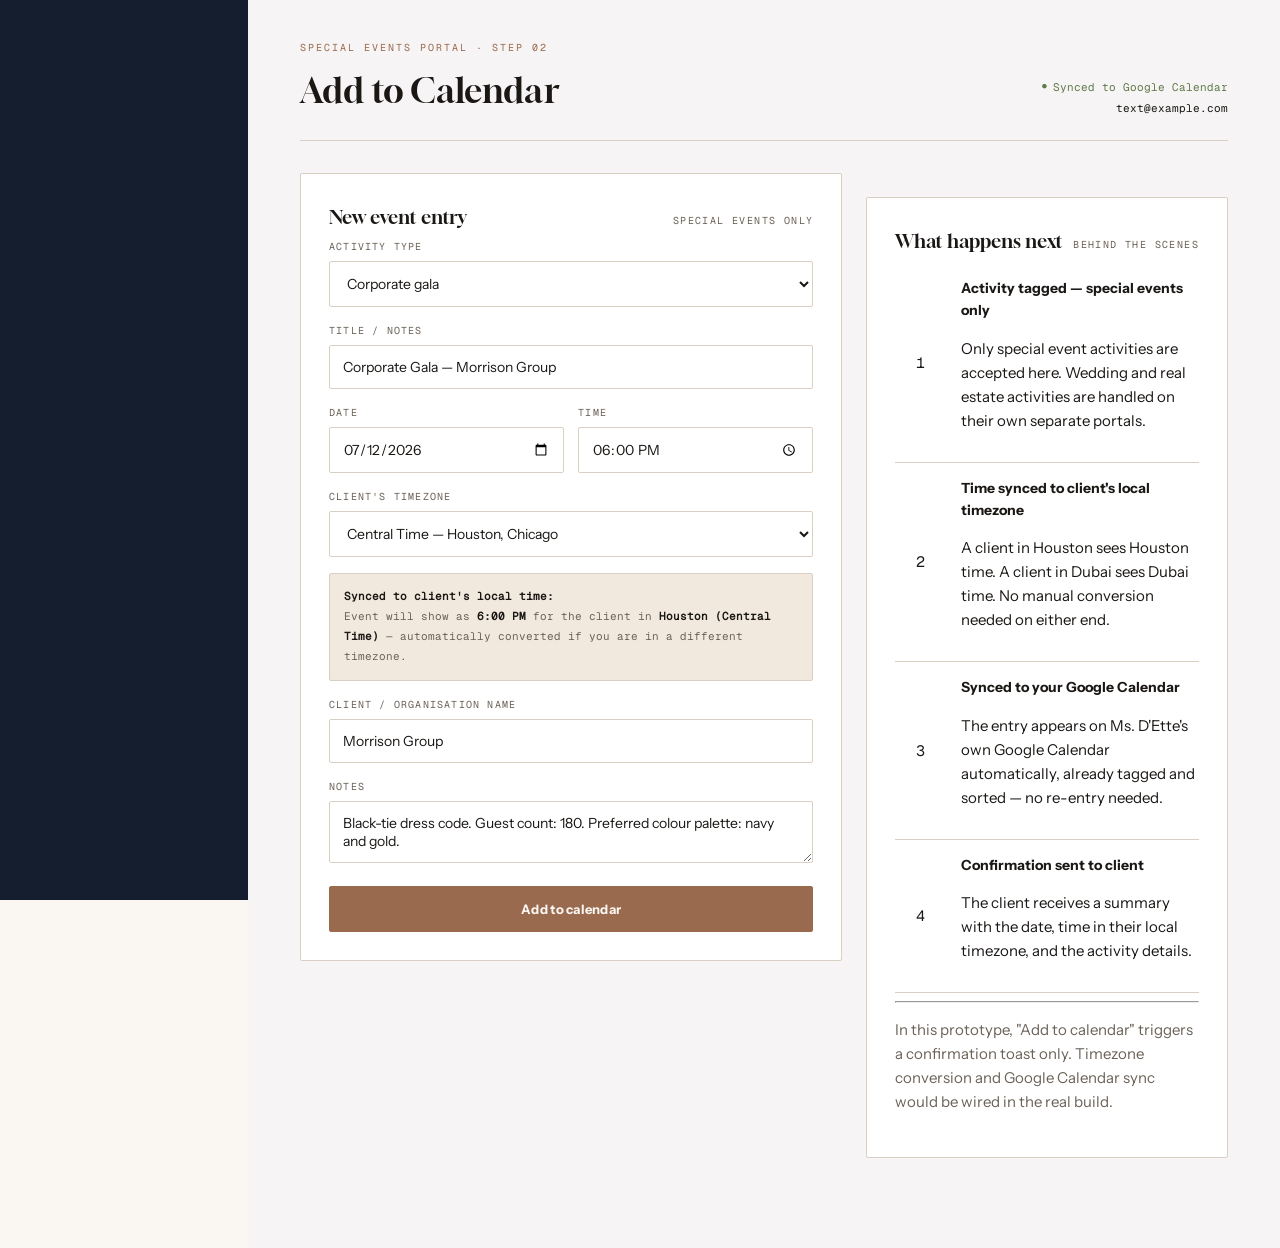
==== commit 61a38b84: "Redact real client email and phone number Replace the client's real email (ms.dette@dettesvcs.com) a" ====
--- a/add-event.html
+++ b/add-event.html
@@ -27,7 +27,7 @@
       </div>
       <div class="topbar__meta">
         <span class="sync-badge">Synced to Google Calendar</span><br>
-        <strong>ms.dette@dettesvcs.com</strong>
+        <strong>text@example.com</strong>
       </div>
     </div>
 
--- a/css/style.css
+++ b/css/style.css
@@ -1,794 +1,685 @@
 /* ============================================================
-   DETTE SERVICES — SPECIAL EVENTS PORTAL DEMO
-   Brand tokens + shared layout shell
-   ============================================================ */
-
-@font-face {
-  font-family: "Gloock";
-  src: url("../assets/fonts/Gloock-Regular.ttf") format("truetype");
-  font-weight: 400;
-  font-display: swap;
-}
-@font-face {
-  font-family: "Italiana";
-  src: url("../assets/fonts/Italiana-Regular.ttf") format("truetype");
-  font-weight: 400;
-  font-display: swap;
-}
-@font-face {
-  font-family: "Instrument Sans";
-  src: url("../assets/fonts/InstrumentSans-Regular.ttf") format("truetype");
-  font-weight: 400;
-  font-display: swap;
-}
-@font-face {
-  font-family: "Instrument Sans";
-  src: url("../assets/fonts/InstrumentSans-Bold.ttf") format("truetype");
-  font-weight: 700;
-  font-display: swap;
-}
-@font-face {
-  font-family: "Instrument Sans";
-  src: url("../assets/fonts/InstrumentSans-Italic.ttf") format("truetype");
-  font-weight: 400;
-  font-style: italic;
-  font-display: swap;
-}
-@font-face {
-  font-family: "Geist Mono";
-  src: url("../assets/fonts/GeistMono-Regular.ttf") format("truetype");
-  font-weight: 400;
-  font-display: swap;
-}
-
+   D'ETTE SERVICES — SPECIAL EVENTS PORTAL
+   Vanilla HTML / CSS / JS build. No framework, no build step.
+   ============================================================ */
+
+/* ---- Fonts ---- */
+@font-face { font-family:'Gloock'; src:url('../assets/fonts/Gloock-Regular.ttf') format('truetype'); font-weight:400; font-display:swap; }
+@font-face { font-family:'Italiana'; src:url('../assets/fonts/Italiana-Regular.ttf') format('truetype'); font-weight:400; font-display:swap; }
+@font-face { font-family:'Instrument Sans'; src:url('../assets/fonts/InstrumentSans-Regular.ttf') format('truetype'); font-weight:400; font-display:swap; }
+@font-face { font-family:'Instrument Sans'; src:url('../assets/fonts/InstrumentSans-Bold.ttf') format('truetype'); font-weight:700; font-display:swap; }
+@font-face { font-family:'Instrument Sans'; src:url('../assets/fonts/InstrumentSans-Italic.ttf') format('truetype'); font-weight:400; font-style:italic; font-display:swap; }
+@font-face { font-family:'Geist Mono'; src:url('../assets/fonts/GeistMono-Regular.ttf') format('truetype'); font-weight:400; font-display:swap; }
+
+/* ---- Tokens (edit these to retheme) ---- */
 :root {
-  /* ---- Palette ---- */
-  --ink:        #1A1714;
-  --ivory:      #FAF7F2;
-  --accent:     #9A6A4F;   /* warm terracotta-taupe */
-  --accent-soft:#F1E9DE;   /* tint panels */
-  --hairline:   #D9CFC2;
-  --mute:       #6B6258;
-  --paper:      #FFFFFF;
-  --rose:       #F3E7E2;   /* wedding category */
-  --sage:       #E8ECE3;   /* real estate category */
-  --sand:       #F1E9DE;   /* special event category */
-
-  /* ---- Type ---- */
-  --font-display: "Gloock", Georgia, serif;
-  --font-accent:  "Italiana", Georgia, serif;
-  --font-body:    "Instrument Sans", -apple-system, sans-serif;
-  --font-mono:    "Geist Mono", "Courier New", monospace;
-
-  /* ---- Spacing / layout ---- */
-  --sidebar-w: 248px;
-  --radius: 2px;
-  --gap: 24px;
-}
-
-* { box-sizing: border-box; }
-
-html, body {
-  margin: 0;
-  padding: 0;
-  background: var(--ivory);
-  color: var(--ink);
-  font-family: var(--font-body);
-  font-size: 15px;
-  line-height: 1.6;
-  -webkit-font-smoothing: antialiased;
-}
-
-a { color: inherit; text-decoration: none; }
+  --ink:#1A1714;
+  --ivory:#FAF7F2;
+  --paper:#FFFFFF;
+  --accent:#9A6A4F;
+  --gold:#A09060;
+  --rail:#6E4318;          /* sidebar */
+  --login-aside:#65482B;   /* login left panel */
+  --hero:#82470B;          /* dashboard hero band */
+  --main-bg:#F6F4F4;       /* main work area */
+  --hairline:#D9CFC2;
+  --mute:#6B6258;
+  --sand:#F1E9DE;
+
+  --font-display:'Gloock', Georgia, serif;
+  --font-accent:'Italiana', Georgia, serif;
+  --font-body:'Instrument Sans', -apple-system, sans-serif;
+  --font-mono:'Geist Mono', 'Courier New', monospace;
+}
+
+* { box-sizing:border-box; }
+html, body { margin:0; padding:0; }
+body {
+  background:var(--ivory);
+  color:var(--ink);
+  font-family:var(--font-body);
+  font-size:15px;
+  line-height:1.6;
+  -webkit-font-smoothing:antialiased;
+}
+a { color:inherit; text-decoration:none; }
+button { font-family:inherit; }
+
+.eyebrow {
+  display:block;
+  font-family:var(--font-mono);
+  font-size:10px;
+  letter-spacing:.2em;
+  text-transform:uppercase;
+  color:var(--accent);
+}
+.mono { font-family:var(--font-mono); }
+.muted { color:var(--mute); }
+
+/* ============================================================
+   LOGIN
+   ============================================================ */
+.auth-page { min-height:100vh; display:flex; }
+
+.auth-aside {
+  flex:1.05;
+  background:var(--login-aside);
+  color:var(--ivory);
+  padding:64px;
+  display:flex;
+  flex-direction:column;
+  justify-content:space-between;
+  position:relative;
+  overflow:hidden;
+}
+.auth-aside > * { position:relative; z-index:2; }
+.auth-aside .eyebrow { color:var(--gold); letter-spacing:.24em; }
+.auth-aside .wordmark {
+  font-family:var(--font-accent);
+  font-size:86px;
+  line-height:.95;
+  letter-spacing:.03em;
+  margin-bottom:22px;
+}
+.auth-aside .tagline {
+  font-family:var(--font-display);
+  font-size:24px;
+  line-height:1.5;
+  max-width:450px;
+  color:rgba(250,247,242,.9);
+  margin:0;
+}
+.auth-aside .foot {
+  font-family:var(--font-mono);
+  font-size:10px;
+  letter-spacing:.12em;
+  text-transform:uppercase;
+  color:rgba(250,247,242,.4);
+}
+.auth-aside .watermark {
+  position:absolute;
+  right:-70px; bottom:-90px;
+  font-family:var(--font-accent);
+  font-size:380px;
+  line-height:1;
+  color:rgba(160,144,96,.07);
+  pointer-events:none;
+  z-index:1;
+}
+
+.auth-main {
+  flex:1;
+  display:flex;
+  align-items:center;
+  justify-content:center;
+  padding:40px;
+  background:var(--ivory);
+}
+.auth-form { width:100%; max-width:382px; }
+
+.auth-toggle {
+  display:flex;
+  gap:26px;
+  margin-bottom:30px;
+  border-bottom:1px solid var(--hairline);
+}
+.auth-toggle button {
+  background:none;
+  border:none;
+  font-family:var(--font-mono);
+  font-size:11px;
+  letter-spacing:.12em;
+  text-transform:uppercase;
+  padding-bottom:10px;
+  margin-bottom:-1px;
+  color:var(--mute);
+  border-bottom:2px solid transparent;
+  cursor:pointer;
+}
+.auth-toggle button.active { color:var(--ink); border-bottom-color:var(--accent); }
+
+.auth-form h1 {
+  font-family:var(--font-display);
+  font-weight:400;
+  font-size:32px;
+  margin:10px 0 8px;
+}
+.auth-form .sub { color:var(--mute); font-size:13.5px; margin:0 0 30px; }
+.auth-form .note { font-size:12px; color:var(--mute); margin-top:18px; }
+
+/* ============================================================
+   FORMS (shared)
+   ============================================================ */
+label {
+  display:block;
+  font-family:var(--font-mono);
+  font-size:10px;
+  letter-spacing:.12em;
+  text-transform:uppercase;
+  color:var(--mute);
+  margin-bottom:6px;
+}
+input, select, textarea {
+  width:100%;
+  font-family:var(--font-body);
+  font-size:14px;
+  padding:12px 13px;
+  border:1px solid var(--hairline);
+  border-radius:2px;
+  background:var(--paper);
+  color:var(--ink);
+  margin-bottom:16px;
+}
+textarea { resize:vertical; }
+input:focus, select:focus, textarea:focus {
+  outline:2px solid var(--accent);
+  outline-offset:1px;
+  border-color:var(--accent);
+}
+.field-row { display:grid; grid-template-columns:1fr 1fr; gap:14px; }
+
+.btn {
+  display:inline-flex;
+  align-items:center;
+  justify-content:center;
+  gap:8px;
+  font-family:var(--font-body);
+  font-size:13px;
+  font-weight:700;
+  letter-spacing:.02em;
+  padding:14px 22px;
+  border-radius:2px;
+  border:1px solid var(--accent);
+  background:var(--accent);
+  color:var(--ivory);
+  cursor:pointer;
+  transition:opacity .15s ease, transform .05s ease;
+}
+.btn:hover { opacity:.88; }
+.btn:active { transform:translateY(1px); }
+.btn--block { width:100%; }
+.btn--ghost {
+  background:transparent;
+  color:var(--ink);
+  border:1px solid var(--hairline);
+}
+.btn--ghost:hover { border-color:var(--ink); opacity:1; }
+.btn--sm { padding:9px 16px; font-size:12.5px; }
 
 /* ============================================================
    APP SHELL
    ============================================================ */
-
-.app {
-  display: flex;
-  min-height: 100vh;
-}
-
-/* ---- Sidebar ---- */
+.app { display:flex; min-height:100vh; }
 
 .sidebar {
-  width: var(--sidebar-w);
-  flex-shrink: 0;
-  background: var(--ink);
-  color: var(--ivory);
-  display: flex;
-  flex-direction: column;
-  padding: 32px 28px;
-  position: sticky;
-  top: 0;
-  height: 100vh;
-}
-
-.sidebar__brand {
-  margin-bottom: 48px;
-}
-
-.sidebar__brand .eyebrow {
-  font-family: var(--font-mono);
-  font-size: 10px;
-  letter-spacing: 0.18em;
-  color: var(--accent);
-  text-transform: uppercase;
-  display: block;
-  margin-bottom: 6px;
-}
-
+  width:248px;
+  flex-shrink:0;
+  background:var(--rail);
+  color:var(--ivory);
+  display:flex;
+  flex-direction:column;
+  padding:36px 28px;
+  position:sticky;
+  top:0;
+  height:100vh;
+}
+.sidebar__brand { margin-bottom:44px; }
+.sidebar__brand .eyebrow { color:var(--gold); letter-spacing:.18em; margin-bottom:10px; }
 .sidebar__brand .wordmark {
-  font-family: var(--font-accent);
-  font-size: 28px;
-  letter-spacing: 0.04em;
-  color: var(--ivory);
-}
-
-.sidebar__nav {
-  display: flex;
-  flex-direction: column;
-  gap: 4px;
-  flex: 1;
-}
-
+  font-family:var(--font-accent);
+  font-size:34px;
+  line-height:1;
+  letter-spacing:.02em;
+}
+.sidebar__brand .sub {
+  font-family:var(--font-mono);
+  font-size:10px;
+  letter-spacing:.14em;
+  text-transform:uppercase;
+  color:rgba(250,247,242,.45);
+  margin-top:8px;
+}
+.sidebar__nav { display:flex; flex-direction:column; gap:4px; flex:1; }
 .sidebar__nav a {
-  display: flex;
-  align-items: baseline;
-  gap: 14px;
-  padding: 11px 10px;
-  border-radius: var(--radius);
-  color: rgba(250,247,242,0.62);
-  font-size: 14px;
-  letter-spacing: 0.01em;
-  transition: background 0.15s ease, color 0.15s ease;
-}
-
+  display:flex;
+  align-items:baseline;
+  gap:14px;
+  padding:12px 12px;
+  border-radius:2px;
+  font-size:14px;
+  cursor:pointer;
+  color:rgba(250,247,242,.6);
+  transition:background .15s ease, color .15s ease;
+}
 .sidebar__nav a .num {
-  font-family: var(--font-mono);
-  font-size: 11px;
-  color: var(--accent);
-  min-width: 18px;
-}
-
-.sidebar__nav a:hover {
-  background: rgba(250,247,242,0.06);
-  color: var(--ivory);
-}
-
-.sidebar__nav a.active {
-  background: rgba(154,106,79,0.22);
-  color: var(--ivory);
-}
-
-.sidebar__nav a.active .num {
-  color: var(--ivory);
-}
-
+  font-family:var(--font-mono);
+  font-size:11px;
+  min-width:18px;
+  color:var(--gold);
+}
+.sidebar__nav a:hover { background:rgba(250,247,242,.06); color:var(--ivory); }
+.sidebar__nav a.active { background:rgba(160,144,96,.28); color:var(--ivory); }
+.sidebar__nav a.active .num { color:var(--ivory); }
+.sidebar__nav a.signout { margin-top:auto; color:rgba(250,247,242,.5); }
+.sidebar__nav a.signout:hover { background:transparent; color:var(--ivory); }
 .sidebar__foot {
-  font-family: var(--font-mono);
-  font-size: 10px;
-  letter-spacing: 0.08em;
-  color: rgba(250,247,242,0.35);
-  border-top: 1px solid rgba(250,247,242,0.12);
-  padding-top: 16px;
-  margin-top: 24px;
-  text-transform: uppercase;
-}
-
-/* ---- Main panel ---- */
+  font-family:var(--font-mono);
+  font-size:10px;
+  letter-spacing:.08em;
+  text-transform:uppercase;
+  color:rgba(250,247,242,.35);
+  border-top:1px solid rgba(250,247,242,.12);
+  padding-top:16px;
+  margin-top:24px;
+}
 
 .main {
-  flex: 1;
-  padding: 40px 56px 80px;
-  max-width: 1100px;
+  flex:1;
+  padding:40px 52px 90px;
+  max-width:1180px;
+  width:100%;
+  background:var(--main-bg);
 }
 
 .topbar {
-  display: flex;
-  justify-content: space-between;
-  align-items: flex-end;
-  margin-bottom: 36px;
-  padding-bottom: 24px;
-  border-bottom: 1px solid var(--hairline);
-}
-
-.topbar__title .eyebrow {
-  font-family: var(--font-mono);
-  font-size: 10px;
-  letter-spacing: 0.18em;
-  color: var(--accent);
-  text-transform: uppercase;
-  display: block;
-  margin-bottom: 6px;
-}
-
-.topbar__title h1 {
-  font-family: var(--font-display);
-  font-size: 32px;
-  font-weight: 400;
-  margin: 0;
-  letter-spacing: 0.01em;
-}
-
+  display:flex;
+  justify-content:space-between;
+  align-items:flex-end;
+  margin-bottom:32px;
+  padding-bottom:22px;
+  border-bottom:1px solid var(--hairline);
+}
+.topbar .eyebrow { margin-bottom:8px; }
+.topbar h1 {
+  font-family:var(--font-display);
+  font-weight:400;
+  font-size:34px;
+  margin:0;
+  letter-spacing:.01em;
+}
 .topbar__meta {
-  font-family: var(--font-mono);
-  font-size: 11px;
-  color: var(--mute);
-  text-align: right;
-  line-height: 1.8;
-}
-
-.topbar__meta strong {
-  color: var(--ink);
-  font-weight: 400;
-}
-
-/* ============================================================
-   COMPONENTS
-   ============================================================ */
-
-/* ---- Cards / panels ---- */
-
+  text-align:right;
+  font-family:var(--font-mono);
+  font-size:11px;
+  color:var(--mute);
+  line-height:1.9;
+}
+.topbar__meta strong { color:var(--ink); font-weight:400; }
+.sync-badge { display:inline-flex; align-items:center; gap:6px; color:#5E7A4A; }
+.sync-badge::before { content:"●"; font-size:8px; }
+
+/* ============================================================
+   PANELS / GRIDS
+   ============================================================ */
 .panel {
-  background: var(--paper);
-  border: 1px solid var(--hairline);
-  border-radius: var(--radius);
-  padding: 28px;
-}
-
-.panel + .panel { margin-top: var(--gap); }
-
+  background:var(--paper);
+  border:1px solid var(--hairline);
+  border-radius:2px;
+  padding:28px;
+}
+.panel + .panel { margin-top:24px; }
 .panel__head {
-  display: flex;
-  justify-content: space-between;
-  align-items: baseline;
-  margin-bottom: 18px;
-}
-
+  display:flex;
+  justify-content:space-between;
+  align-items:baseline;
+  margin-bottom:6px;
+}
 .panel__head h2 {
-  font-family: var(--font-display);
-  font-size: 19px;
-  font-weight: 400;
-  margin: 0;
-}
-
+  font-family:var(--font-display);
+  font-weight:400;
+  font-size:19px;
+  margin:0;
+}
 .panel__head .tag {
-  font-family: var(--font-mono);
-  font-size: 10px;
-  letter-spacing: 0.14em;
-  color: var(--mute);
-  text-transform: uppercase;
-}
-
-/* ---- Grid layouts ---- */
-
-.grid-2 {
-  display: grid;
-  grid-template-columns: 1.4fr 1fr;
-  gap: var(--gap);
-}
-
-.grid-3 {
-  display: grid;
-  grid-template-columns: repeat(3, 1fr);
-  gap: var(--gap);
-}
-
-@media (max-width: 920px) {
-  .grid-2, .grid-3 { grid-template-columns: 1fr; }
-}
-
-/* ---- Category chips ---- */
-
+  font-family:var(--font-mono);
+  font-size:10px;
+  letter-spacing:.14em;
+  text-transform:uppercase;
+  color:var(--mute);
+}
+.panel__intro { color:var(--mute); font-size:13px; margin:0 0 18px; }
+
+.grid-2 { display:grid; grid-template-columns:1.5fr 1fr; gap:24px; align-items:start; }
+.grid-2--even { grid-template-columns:1fr 1fr; }
+.grid-3 { display:grid; grid-template-columns:repeat(3,1fr); gap:24px; }
+@media (max-width:980px) { .grid-2, .grid-2--even, .grid-3 { grid-template-columns:1fr; } }
+
+/* ============================================================
+   DASHBOARD HERO
+   ============================================================ */
+.hero {
+  background:var(--hero);
+  color:var(--ivory);
+  border-radius:3px;
+  padding:40px 44px;
+  margin-bottom:24px;
+  position:relative;
+  overflow:hidden;
+}
+.hero > * { position:relative; z-index:2; }
+.hero .eyebrow { color:var(--gold); }
+.hero h2 {
+  font-family:var(--font-display);
+  font-weight:400;
+  font-size:38px;
+  line-height:1.15;
+  margin:14px 0 0;
+  max-width:700px;
+}
+.hero__meta { display:flex; gap:44px; margin-top:26px; flex-wrap:wrap; }
+.hero__meta .k {
+  font-family:var(--font-mono);
+  font-size:9px;
+  letter-spacing:.16em;
+  text-transform:uppercase;
+  color:rgba(250,247,242,.5);
+  margin-bottom:6px;
+}
+.hero__meta .v { font-family:var(--font-display); font-size:19px; }
+.hero .watermark {
+  position:absolute;
+  right:-30px; top:-70px;
+  font-family:var(--font-accent);
+  font-size:260px;
+  line-height:1;
+  color:rgba(160,144,96,.06);
+  pointer-events:none;
+  z-index:1;
+}
+
+/* ============================================================
+   CALENDAR
+   ============================================================ */
+.cal-panel { overflow:visible; }
+.cal-head {
+  display:flex;
+  justify-content:space-between;
+  align-items:center;
+  margin-bottom:20px;
+}
+.cal-head__left { display:flex; align-items:center; gap:14px; }
+.cal-head h2 { font-family:var(--font-display); font-weight:400; font-size:22px; margin:0; }
+.cal-nav { display:flex; gap:6px; }
+.cal-nav button {
+  font-family:var(--font-mono);
+  font-size:13px;
+  width:28px; height:28px;
+  border:1px solid var(--hairline);
+  border-radius:2px;
+  background:var(--paper);
+  color:var(--ink);
+  cursor:pointer;
+  line-height:1;
+}
+.cal-nav button:hover { border-color:var(--accent); color:var(--accent); }
+.se-badge {
+  display:inline-flex;
+  align-items:center;
+  gap:8px;
+  font-family:var(--font-mono);
+  font-size:10px;
+  letter-spacing:.14em;
+  text-transform:uppercase;
+  color:var(--accent);
+  background:var(--sand);
+  padding:5px 12px;
+  border-radius:999px;
+}
+.se-badge::before { content:"★"; font-size:10px; }
+
+.cal-dow {
+  display:grid;
+  grid-template-columns:repeat(7,1fr);
+  gap:6px;
+}
+.cal-dow span {
+  font-family:var(--font-mono);
+  font-size:9px;
+  letter-spacing:.1em;
+  text-transform:uppercase;
+  color:var(--mute);
+  text-align:center;
+  padding-bottom:6px;
+}
+.cal-grid { display:grid; grid-template-columns:repeat(7,1fr); gap:6px; }
+
+.day {
+  position:relative;
+  aspect-ratio:1;
+  border:1px solid var(--hairline);
+  border-radius:2px;
+  padding:7px 8px;
+  font-family:var(--font-mono);
+  font-size:12px;
+  background:var(--paper);
+  transition:border-color .12s, background .12s;
+}
+.day.empty { border-color:transparent; background:transparent; }
+.day .n { color:var(--ink); opacity:.65; }
+.day.has-events { background:#FCFAF5; cursor:pointer; }
+.day.has-events .n { opacity:1; font-weight:700; }
+.day.today { border:1.5px solid var(--accent); background:rgba(154,106,79,.08); }
+.day.today .n { color:var(--accent); font-weight:700; opacity:1; }
+.day:hover.has-events { border-color:var(--accent); }
+
+.day__dots { position:absolute; bottom:7px; left:8px; display:flex; gap:3px; }
+.day__dots span { width:6px; height:6px; border-radius:50%; }
+
+/* Hover popover */
+.day-pop {
+  position:absolute;
+  z-index:60;
+  width:232px;
+  top:100%;
+  left:50%;
+  transform:translateX(-50%) translateY(9px);
+  background:var(--ink);
+  color:var(--ivory);
+  border-radius:4px;
+  padding:13px 15px;
+  box-shadow:0 18px 44px rgba(0,0,0,.34);
+  border:1px solid rgba(255,255,255,.08);
+  line-height:1.5;
+  opacity:0;
+  visibility:hidden;
+  pointer-events:none;
+  transition:opacity .12s ease;
+}
+.day:hover .day-pop { opacity:1; visibility:visible; }
+.day.pop-above .day-pop { top:auto; bottom:100%; transform:translateX(-50%) translateY(-9px); }
+.day.pop-left  .day-pop { left:0; transform:translateX(0) translateY(9px); }
+.day.pop-left.pop-above  .day-pop { transform:translateX(0) translateY(-9px); }
+.day.pop-right .day-pop { left:auto; right:0; transform:translateX(0) translateY(9px); }
+.day.pop-right.pop-above .day-pop { transform:translateX(0) translateY(-9px); }
+.day-pop__date {
+  font-family:var(--font-mono);
+  font-size:9px;
+  letter-spacing:.16em;
+  text-transform:uppercase;
+  color:var(--gold);
+  margin-bottom:9px;
+}
+.day-pop__row { display:flex; gap:9px; margin-bottom:9px; }
+.day-pop__row:last-child { margin-bottom:0; }
+.day-pop__row .dot { width:7px; height:7px; border-radius:50%; flex-shrink:0; margin-top:5px; }
+.day-pop__row .t { font-family:var(--font-body); font-size:12.5px; font-weight:700; line-height:1.35; }
+.day-pop__row .m { font-family:var(--font-mono); font-size:9.5px; color:rgba(250,247,242,.6); margin-top:2px; letter-spacing:.04em; }
+
+.cal-foot {
+  display:flex;
+  justify-content:space-between;
+  align-items:center;
+  border-top:1px solid var(--hairline);
+  margin-top:22px;
+  padding-top:18px;
+}
+.cal-foot .hint { font-family:var(--font-mono); font-size:10px; color:var(--mute); letter-spacing:.04em; }
+
+/* ============================================================
+   UPCOMING LIST
+   ============================================================ */
+.event-row {
+  display:flex;
+  align-items:center;
+  gap:16px;
+  padding:14px 0;
+  border-bottom:1px solid var(--hairline);
+}
+.event-row:last-child { border-bottom:none; }
+.event-row__date {
+  font-family:var(--font-display);
+  font-size:24px;
+  width:50px;
+  text-align:center;
+  flex-shrink:0;
+  color:var(--accent);
+  line-height:1;
+}
+.event-row__date span {
+  display:block;
+  font-family:var(--font-mono);
+  font-size:9px;
+  letter-spacing:.1em;
+  color:var(--mute);
+  margin-top:3px;
+}
+.event-row__body { flex:1; }
+.event-row__body h3 {
+  font-family:var(--font-body);
+  font-size:14px;
+  font-weight:700;
+  margin:0 0 6px;
+}
+.event-row__tags { display:flex; align-items:center; gap:10px; flex-wrap:wrap; }
 .chip {
-  display: inline-flex;
-  align-items: center;
-  gap: 6px;
-  font-family: var(--font-mono);
-  font-size: 10px;
-  letter-spacing: 0.1em;
-  text-transform: uppercase;
-  padding: 4px 10px;
-  border-radius: 999px;
-  border: 1px solid var(--hairline);
-}
-
-.chip::before {
-  content: "";
-  width: 6px;
-  height: 6px;
-  border-radius: 50%;
-  background: currentColor;
-}
-
-.chip--wedding   { background: var(--rose);  color: #A8694F; border-color: transparent; }
-.chip--realestate{ background: var(--sage);  color: #5E7A4A; border-color: transparent; }
-.chip--special   { background: var(--sand);  color: var(--accent); border-color: transparent; }
-
-/* ---- Buttons ---- */
-
-.btn {
-  display: inline-flex;
-  align-items: center;
-  justify-content: center;
-  gap: 8px;
-  font-family: var(--font-body);
-  font-size: 13px;
-  font-weight: 700;
-  letter-spacing: 0.02em;
-  padding: 12px 22px;
-  border-radius: var(--radius);
-  border: 1px solid var(--ink);
-  background: var(--ink);
-  color: var(--ivory);
-  cursor: pointer;
-  transition: opacity 0.15s ease, transform 0.05s ease;
-}
-
-.btn:hover { opacity: 0.85; }
-.btn:active { transform: translateY(1px); }
-
-.btn--ghost {
-  background: transparent;
-  color: var(--ink);
-  border: 1px solid var(--hairline);
-}
-
-.btn--ghost:hover {
-  border-color: var(--ink);
-  opacity: 1;
-}
-
-.btn--accent {
-  background: var(--accent);
-  border-color: var(--accent);
-}
-
-/* ---- Forms ---- */
-
-label {
-  display: block;
-  font-family: var(--font-mono);
-  font-size: 10px;
-  letter-spacing: 0.12em;
-  text-transform: uppercase;
-  color: var(--mute);
-  margin-bottom: 6px;
-}
-
-input[type="text"],
-input[type="email"],
-input[type="password"],
-input[type="date"],
-input[type="time"],
-select,
-textarea {
-  width: 100%;
-  font-family: var(--font-body);
-  font-size: 14px;
-  padding: 11px 12px;
-  border: 1px solid var(--hairline);
-  border-radius: var(--radius);
-  background: var(--paper);
-  color: var(--ink);
-  margin-bottom: 18px;
-}
-
-input:focus, select:focus, textarea:focus {
-  outline: 2px solid var(--accent);
-  outline-offset: 1px;
-  border-color: var(--accent);
-}
-
-.field-row {
-  display: grid;
-  grid-template-columns: 1fr 1fr;
-  gap: 16px;
-}
-
-@media (max-width: 600px) {
-  .field-row { grid-template-columns: 1fr; }
-}
-
-/* ---- Hairline / divider ---- */
-
-.hr {
-  border: none;
-  border-top: 1px solid var(--hairline);
-  margin: 24px 0;
-}
-
-/* ---- Calendar mini grid ---- */
-
-.cal-grid {
-  display: grid;
-  grid-template-columns: repeat(7, 1fr);
-  gap: 6px;
-}
-
-.cal-grid .dow {
-  font-family: var(--font-mono);
-  font-size: 9px;
-  letter-spacing: 0.1em;
-  color: var(--mute);
-  text-align: center;
-  text-transform: uppercase;
-  padding-bottom: 6px;
-}
-
-.cal-grid .day {
-  aspect-ratio: 1;
-  border: 1px solid var(--hairline);
-  border-radius: var(--radius);
-  font-family: var(--font-mono);
-  font-size: 11px;
-  color: var(--mute);
-  padding: 6px;
-  position: relative;
-  background: var(--paper);
-}
-
-.cal-grid .day.empty {
-  border-color: transparent;
-  background: transparent;
-}
-
-.cal-grid .day .dot {
-  position: absolute;
-  bottom: 6px;
-  right: 6px;
-  width: 6px;
-  height: 6px;
-  border-radius: 50%;
-}
-
-.cal-grid .day.today {
-  border-color: var(--accent);
-  color: var(--ink);
-  font-weight: 700;
-}
-
-/* ---- Event list ---- */
-
-.event-row {
-  display: flex;
-  align-items: center;
-  gap: 16px;
-  padding: 14px 0;
-  border-bottom: 1px solid var(--hairline);
-}
-
-.event-row:last-child { border-bottom: none; }
-
-.event-row__date {
-  font-family: var(--font-display);
-  font-size: 22px;
-  width: 52px;
-  text-align: center;
-  flex-shrink: 0;
-  color: var(--accent);
-}
-
-.event-row__date span {
-  display: block;
-  font-family: var(--font-mono);
-  font-size: 9px;
-  letter-spacing: 0.1em;
-  color: var(--mute);
-  margin-top: 2px;
-}
-
-.event-row__body { flex: 1; }
-
-.event-row__body h3 {
-  font-family: var(--font-body);
-  font-size: 14px;
-  font-weight: 700;
-  margin: 0 0 4px;
-}
-
-.event-row__body p {
-  margin: 0;
-  font-size: 12.5px;
-  color: var(--mute);
-}
-
-/* ---- Sync indicator ---- */
-
-.sync-badge {
-  display: inline-flex;
-  align-items: center;
-  gap: 6px;
-  font-family: var(--font-mono);
-  font-size: 10px;
-  letter-spacing: 0.1em;
-  text-transform: uppercase;
-  color: #5E7A4A;
-}
-
-.sync-badge::before {
-  content: "●";
-  font-size: 8px;
-}
-
-/* ---- Toast (mock confirmation) ---- */
-
+  display:inline-flex;
+  align-items:center;
+  gap:6px;
+  font-family:var(--font-mono);
+  font-size:10px;
+  letter-spacing:.1em;
+  text-transform:uppercase;
+  padding:3px 9px;
+  border-radius:999px;
+  border:1px solid var(--hairline);
+  color:var(--mute);
+}
+.chip .dot { width:7px; height:7px; border-radius:50%; }
+.event-row__tags .when { font-family:var(--font-mono); font-size:10px; color:var(--mute); }
+
+/* ============================================================
+   QUICK LINKS
+   ============================================================ */
+.quicklinks { margin-top:24px; }
+.quicklinks .panel { display:flex; flex-direction:column; padding:26px; }
+.quicklinks .panel h2 { font-size:16px; }
+.quicklinks .panel p { color:var(--mute); font-size:13px; margin:0 0 18px; flex:1; }
+
+/* ============================================================
+   ADD EVENT — steps + tz preview
+   ============================================================ */
+.steps .step { display:flex; gap:16px; padding:14px 0; border-bottom:1px solid var(--hairline); }
+.steps .step:last-of-type { border-bottom:none; }
+.steps .step .i { font-family:var(--font-mono); font-size:15px; color:var(--accent); width:24px; flex-shrink:0; }
+.steps .step h3 { font-family:var(--font-body); font-size:14px; font-weight:700; margin:0 0 4px; }
+.steps .step p { margin:0; font-size:13px; color:var(--mute); }
+.steps__note { border-top:1px solid var(--hairline); margin-top:8px; padding-top:16px; }
+.steps__note p { font-size:12px; color:var(--mute); margin:0; }
+
+.tz-preview {
+  background:var(--sand);
+  border:1px solid var(--hairline);
+  border-radius:2px;
+  padding:13px 14px;
+  font-family:var(--font-mono);
+  font-size:11px;
+  color:var(--mute);
+  margin-bottom:16px;
+  line-height:1.8;
+}
+.tz-preview strong { color:var(--ink); }
+
+/* ============================================================
+   CONTACTS
+   ============================================================ */
+.contact-card {
+  border:1px solid var(--hairline);
+  border-radius:2px;
+  padding:18px;
+  background:var(--paper);
+}
+.contact-card .role {
+  display:block;
+  font-family:var(--font-mono);
+  font-size:9px;
+  letter-spacing:.14em;
+  text-transform:uppercase;
+  color:var(--accent);
+  margin-bottom:8px;
+}
+.contact-card h3 { font-family:var(--font-body); font-size:15px; font-weight:700; margin:0 0 4px; }
+.contact-card.big h3 { font-family:var(--font-display); font-weight:400; font-size:22px; }
+.contact-card p { margin:2px 0; font-size:13px; color:var(--mute); }
+.contact-card.editable { border-style:dashed; cursor:pointer; }
+.contact-card.editable:hover { border-color:var(--accent); }
+
+/* ============================================================
+   SHOP
+   ============================================================ */
+.product-card {
+  border:1px solid var(--hairline);
+  border-radius:2px;
+  background:var(--paper);
+  overflow:hidden;
+}
+.product-card__media {
+  aspect-ratio:4/3;
+  background:var(--sand);
+  display:flex;
+  align-items:center;
+  justify-content:center;
+  font-family:var(--font-accent);
+  font-size:16px;
+  color:var(--accent);
+  letter-spacing:.05em;
+  text-align:center;
+  padding:14px;
+}
+.product-card__body { padding:16px; }
+.product-card__body h3 { font-family:var(--font-body); font-size:14px; font-weight:700; margin:0 0 4px; }
+.product-card__body p { margin:0 0 14px; font-size:12.5px; color:var(--mute); }
+.product-card__row { display:flex; justify-content:space-between; align-items:center; }
+.product-card__price { font-family:var(--font-mono); font-size:13px; color:var(--ink); }
+.shop-note { border-top:1px solid var(--hairline); margin-top:22px; padding-top:16px; }
+.shop-note p { font-size:12px; color:var(--mute); margin:0; }
+
+/* ============================================================
+   TOAST
+   ============================================================ */
 .toast {
-  position: fixed;
-  bottom: 28px;
-  right: 28px;
-  background: var(--ink);
-  color: var(--ivory);
-  padding: 16px 22px;
-  border-radius: var(--radius);
-  font-size: 13px;
-  display: flex;
-  align-items: center;
-  gap: 12px;
-  box-shadow: 0 8px 24px rgba(0,0,0,0.18);
-  transform: translateY(120%);
-  opacity: 0;
-  transition: transform 0.35s ease, opacity 0.35s ease;
-  z-index: 100;
-  max-width: 340px;
-}
-
-.toast.show {
-  transform: translateY(0);
-  opacity: 1;
-}
-
-.toast .dot {
-  width: 8px;
-  height: 8px;
-  border-radius: 50%;
-  background: var(--accent);
-  flex-shrink: 0;
-}
-
-/* ---- Address book ---- */
-
-.contact-card {
-  border: 1px solid var(--hairline);
-  border-radius: var(--radius);
-  padding: 18px;
-  background: var(--paper);
-}
-
-.contact-card .role {
-  font-family: var(--font-mono);
-  font-size: 9px;
-  letter-spacing: 0.14em;
-  text-transform: uppercase;
-  color: var(--accent);
-  display: block;
-  margin-bottom: 6px;
-}
-
-.contact-card h3 {
-  font-family: var(--font-body);
-  font-size: 15px;
-  font-weight: 700;
-  margin: 0 0 4px;
-}
-
-.contact-card p {
-  margin: 2px 0;
-  font-size: 13px;
-  color: var(--mute);
-}
-
-.contact-card.editable {
-  border-style: dashed;
-}
-
-/* ---- Product / merch cards ---- */
-
-.product-card {
-  border: 1px solid var(--hairline);
-  border-radius: var(--radius);
-  background: var(--paper);
-  overflow: hidden;
-}
-
-.product-card__media {
-  aspect-ratio: 4/3;
-  background: var(--accent-soft);
-  display: flex;
-  align-items: center;
-  justify-content: center;
-  font-family: var(--font-accent);
-  font-size: 15px;
-  color: var(--accent);
-  letter-spacing: 0.05em;
-}
-
-.product-card__body { padding: 16px; }
-
-.product-card__body h3 {
-  font-family: var(--font-body);
-  font-size: 14px;
-  font-weight: 700;
-  margin: 0 0 4px;
-}
-
-.product-card__body p {
-  margin: 0 0 12px;
-  font-size: 12.5px;
-  color: var(--mute);
-}
-
-.product-card__price {
-  font-family: var(--font-mono);
-  font-size: 13px;
-  color: var(--ink);
-}
-
-/* ---- Auth (login/register) page ---- */
-
-.auth-page {
-  min-height: 100vh;
-  display: flex;
-}
-
-.auth-aside {
-  flex: 1.1;
-  background: var(--ink);
-  color: var(--ivory);
-  padding: 64px;
-  display: flex;
-  flex-direction: column;
-  justify-content: space-between;
-  position: relative;
-  overflow: hidden;
-}
-
-.auth-aside .eyebrow {
-  font-family: var(--font-mono);
-  font-size: 10px;
-  letter-spacing: 0.2em;
-  color: var(--accent);
-  text-transform: uppercase;
-}
-
-.auth-aside .wordmark {
-  font-family: var(--font-accent);
-  font-size: 56px;
-  letter-spacing: 0.05em;
-  margin: 18px 0;
-}
-
-.auth-aside .tagline {
-  font-family: var(--font-display);
-  font-size: 22px;
-  font-weight: 400;
-  line-height: 1.5;
-  max-width: 380px;
-  color: rgba(250,247,242,0.85);
-}
-
-.auth-aside .foot {
-  font-family: var(--font-mono);
-  font-size: 10px;
-  letter-spacing: 0.1em;
-  color: rgba(250,247,242,0.4);
-  text-transform: uppercase;
-}
-
-.auth-main {
-  flex: 1;
-  display: flex;
-  align-items: center;
-  justify-content: center;
-  padding: 40px;
-}
-
-.auth-form {
-  width: 100%;
-  max-width: 380px;
-}
-
-.auth-form .eyebrow {
-  font-family: var(--font-mono);
-  font-size: 10px;
-  letter-spacing: 0.18em;
-  color: var(--accent);
-  text-transform: uppercase;
-  display: block;
-  margin-bottom: 8px;
-}
-
-.auth-form h1 {
-  font-family: var(--font-display);
-  font-size: 30px;
-  font-weight: 400;
-  margin: 0 0 8px;
-}
-
-.auth-form .sub {
-  color: var(--mute);
-  font-size: 13.5px;
-  margin-bottom: 32px;
-}
-
-.auth-toggle {
-  display: flex;
-  gap: 24px;
-  margin-bottom: 28px;
-  border-bottom: 1px solid var(--hairline);
-}
-
-.auth-toggle a {
-  font-family: var(--font-mono);
-  font-size: 11px;
-  letter-spacing: 0.12em;
-  text-transform: uppercase;
-  padding-bottom: 10px;
-  color: var(--mute);
-  border-bottom: 2px solid transparent;
-  margin-bottom: -1px;
-}
-
-.auth-toggle a.active {
-  color: var(--ink);
-  border-bottom-color: var(--accent);
-}
-
-@media (max-width: 880px) {
-  .auth-aside { display: none; }
-}
-
-/* ---- Special Events portal theme ---- */
-
-.se-theme .sidebar { background: #141E2E; }
-.se-theme .sidebar__brand .wordmark { font-size: 20px; }
-.se-theme .sidebar__brand .eyebrow { color: #A09060; }
-.se-theme .sidebar__nav a .num { color: #A09060; }
-.se-theme .sidebar__nav a.active { background: rgba(160,144,96,0.25); }
-
-.se-badge {
-  display: inline-flex;
-  align-items: center;
-  gap: 8px;
-  font-family: var(--font-mono);
-  font-size: 10px;
-  letter-spacing: 0.14em;
-  text-transform: uppercase;
-  color: var(--accent);
-  background: var(--sand);
-  padding: 5px 12px;
-  border-radius: 999px;
-}
-
-.se-badge::before {
-  content: "★";
-  font-size: 10px;
-}
-
-.tz-preview {
-  background: var(--sand);
-  border: 1px solid var(--hairline);
-  border-radius: var(--radius);
-  padding: 12px 14px;
-  font-family: var(--font-mono);
-  font-size: 11px;
-  color: var(--mute);
-  margin-bottom: 18px;
-  line-height: 1.8;
-}
-
-.tz-preview strong { color: var(--ink); }
-
-/* ---- Utility ---- */
-
-.muted { color: var(--mute); }
-.small { font-size: 12px; }
-.mt-0 { margin-top: 0; }
-.mb-0 { margin-bottom: 0; }
-.flex-between {
-  display: flex;
-  justify-content: space-between;
-  align-items: center;
-}
+  position:fixed;
+  bottom:28px;
+  right:28px;
+  background:var(--ink);
+  color:var(--ivory);
+  padding:15px 20px;
+  border-radius:3px;
+  font-size:13px;
+  display:flex;
+  align-items:center;
+  gap:12px;
+  box-shadow:0 10px 30px rgba(0,0,0,.24);
+  z-index:200;
+  max-width:360px;
+  transform:translateY(160%);
+  opacity:0;
+  transition:transform .35s ease, opacity .35s ease;
+}
+.toast.show { transform:translateY(0); opacity:1; }
+.toast .dot { width:8px; height:8px; border-radius:50%; background:var(--accent); flex-shrink:0; }
+
+@media (max-width:760px) {
+  .auth-aside { display:none; }
+  .sidebar { display:none; }
+  .main { padding:28px 20px 60px; }
+}
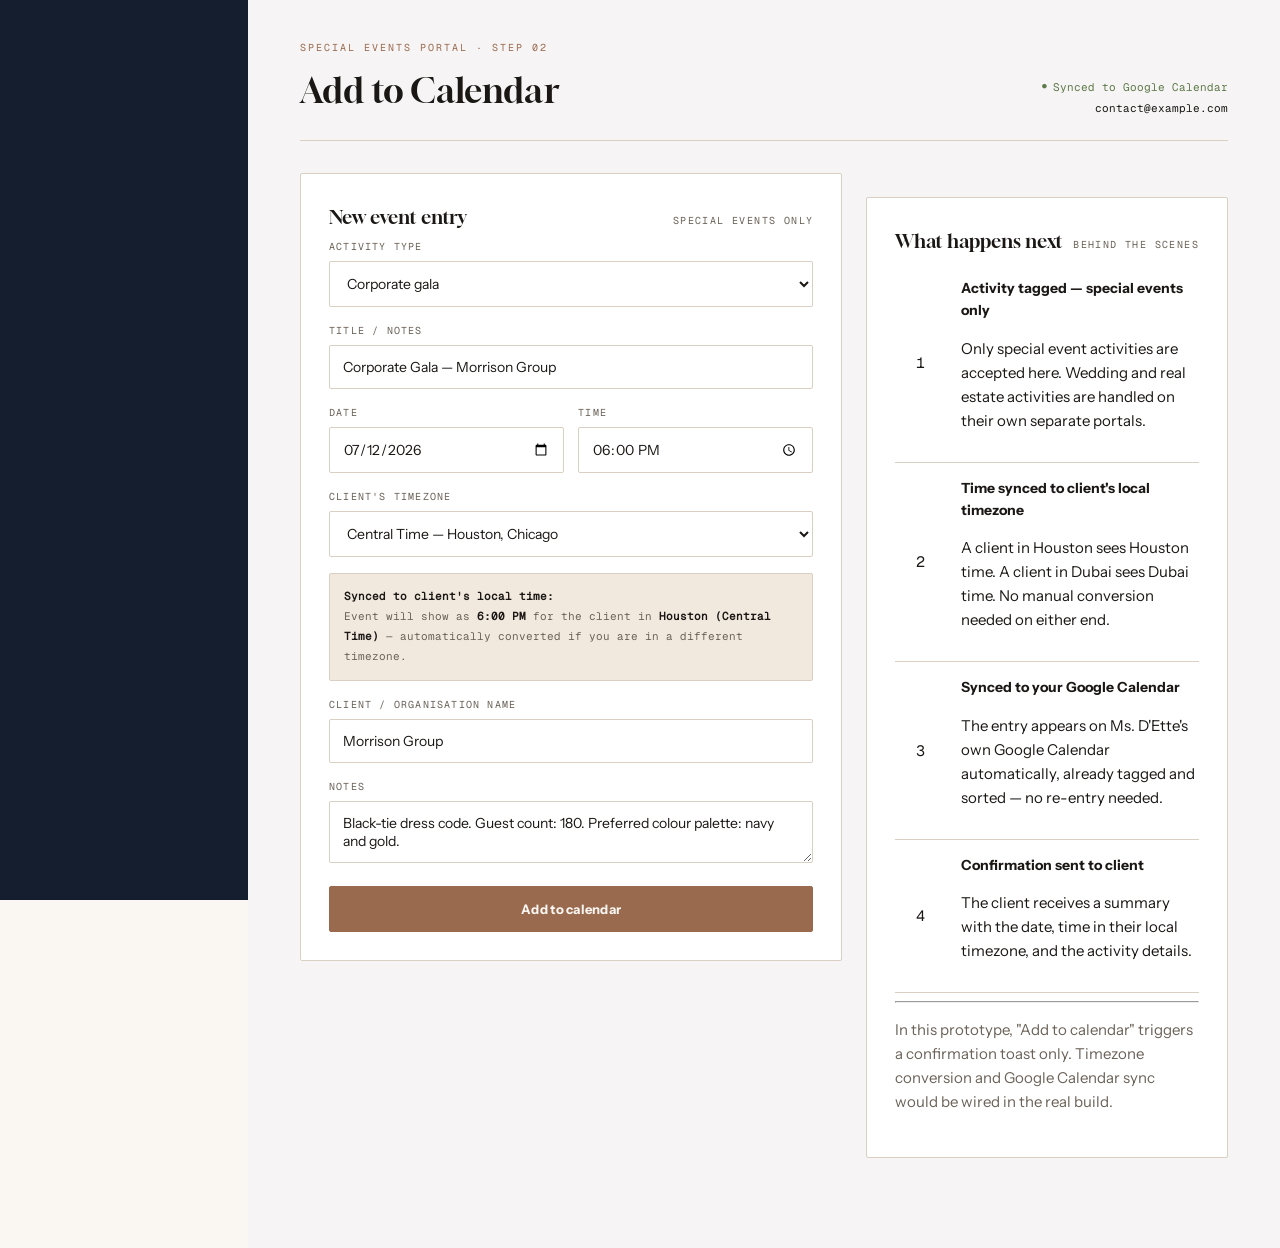
==== commit 33c63df7: "Standardize placeholder email to contact@example.com Aligns with the same placeholder used in the ge" ====
--- a/add-event.html
+++ b/add-event.html
@@ -27,7 +27,7 @@
       </div>
       <div class="topbar__meta">
         <span class="sync-badge">Synced to Google Calendar</span><br>
-        <strong>text@example.com</strong>
+        <strong>contact@example.com</strong>
       </div>
     </div>
 
